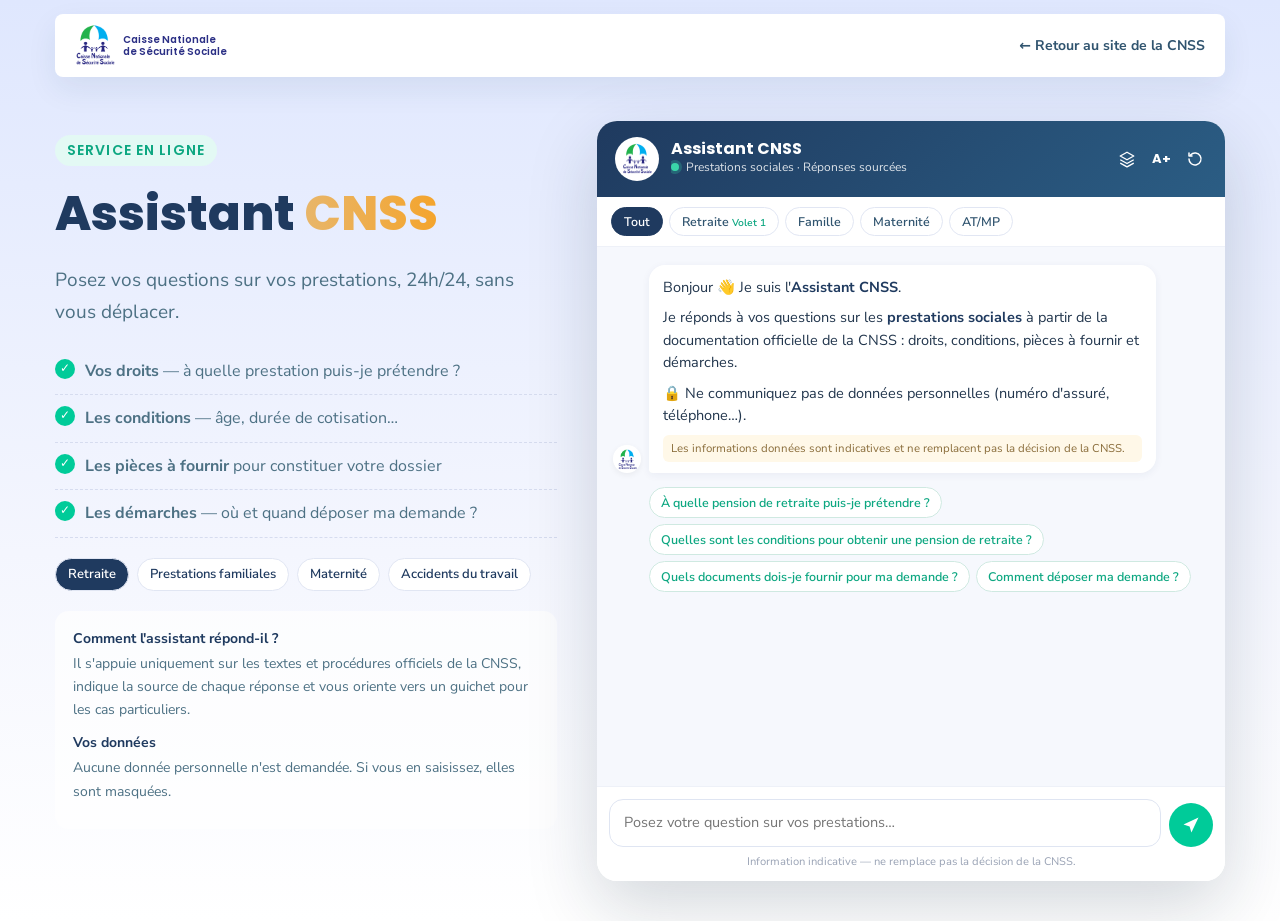
==== assistant.html @ b51db7bb "Ajoute le mode « Sous le capot », la page dédiée et la maquette mobile - Trace de la chaîne RAG (gar" ====
<!DOCTYPE html>
<html lang="fr">
<head>
  <meta charset="utf-8">
  <meta name="viewport" content="width=device-width, initial-scale=1, viewport-fit=cover">
  <meta name="robots" content="noindex, nofollow">
  <meta name="theme-color" content="#1f3a5f">
  <title>Assistant CNSS — Vos prestations en questions</title>
  <link rel="icon" href="assets/img/favicon.png">
  <link rel="preconnect" href="https://fonts.googleapis.com">
  <link rel="preconnect" href="https://fonts.gstatic.com" crossorigin>
  <link href="https://fonts.googleapis.com/css2?family=Nunito+Sans:wght@400;600;700&family=Poppins:wght@500;600;700;800&display=swap" rel="stylesheet">
  <link rel="stylesheet" href="assets/css/style.css">
  <link rel="stylesheet" href="assets/css/chatbot.css">
  <link rel="stylesheet" href="assets/css/assistant-page.css">
  <script>
    // ?app=1 : affichage dans l'application mobile (maquette mobile.html)
    if (/[?&]app=1/.test(location.search)) document.documentElement.classList.add('app');
  </script>
</head>
<body data-cb-mode="page" data-cb-channel="Page dédiée">
  <script>if (document.documentElement.classList.contains('app')) document.body.dataset.cbChannel = 'Application mobile';</script>

  <div class="app-bar" aria-hidden="true">
    <span class="app-back">‹</span>
    <img src="assets/img/logo-cnss.png" alt="">
    <span>CNSS Mobile</span>
    <span class="app-bell">🔔</span>
  </div>

  <header class="ap-header">
    <div class="container ap-header-inner">
      <a href="index.html" class="brand"><img src="assets/img/logo-cnss.png" alt="CNSS"><span class="brand-text">Caisse Nationale<br>de Sécurité Sociale</span></a>
      <a href="index.html" class="ap-back">← Retour au site de la CNSS</a>
    </div>
  </header>

  <main class="container ap-grid">
    <aside class="ap-intro">
      <p class="section-tag">Service en ligne</p>
      <h1>Assistant <span class="grad-b">CNSS</span></h1>
      <p class="lead">Posez vos questions sur vos prestations, 24h/24, sans vous déplacer.</p>
      <ul class="ap-list">
        <li><strong>Vos droits</strong> — à quelle prestation puis-je prétendre ?</li>
        <li><strong>Les conditions</strong> — âge, durée de cotisation…</li>
        <li><strong>Les pièces à fournir</strong> pour constituer votre dossier</li>
        <li><strong>Les démarches</strong> — où et quand déposer ma demande ?</li>
      </ul>
      <div class="ap-themes">
        <span class="t on">Retraite</span><span class="t">Prestations familiales</span><span class="t">Maternité</span><span class="t">Accidents du travail</span>
      </div>
      <div class="ap-note">
        <b>Comment l'assistant répond-il ?</b>
        <p>Il s'appuie uniquement sur les textes et procédures officiels de la CNSS, indique la source de chaque réponse et vous oriente vers un guichet pour les cas particuliers.</p>
        <b>Vos données</b>
        <p>Aucune donnée personnelle n'est demandée. Si vous en saisissez, elles sont masquées.</p>
      </div>
    </aside>
    <section class="ap-chat" id="cb-host" aria-label="Conversation avec l'assistant"></section>
  </main>

  <nav class="app-tabs" aria-hidden="true">
    <span>🏠<small>Accueil</small></span><span>📄<small>Démarches</small></span><span class="on">💬<small>Assistant</small></span><span>📍<small>Agences</small></span>
  </nav>

  <script src="assets/js/kb.js"></script>
  <script src="assets/js/chatbot.js"></script>
</body>
</html>
---- assets/css/style.css ----
/* Réplique visuelle de cnss.dj — maquette */
:root {
  --navy: #1f3a5f;
  --navy-2: #233d62;
  --ink: #30546f;
  --text: #4d7184;
  --muted: #737588;
  --teal: #00cb99;
  --teal-2: #0da781;
  --teal-soft: #e3f9f4;
  --lav: #dbe4fe;
  --lav-2: #f0f2fd;
  --orange: #f2994a;
  --gold: #e0b46b;
  --radius: 14px;
  --shadow: 0 20px 50px rgba(31, 58, 95, .12);
}
* { box-sizing: border-box; }
html { scroll-behavior: smooth; }
body {
  margin: 0;
  font-family: "Nunito Sans", system-ui, sans-serif;
  color: var(--text);
  background: #fff;
  line-height: 1.65;
  font-size: 16px;
  overflow-x: hidden;
}
img { max-width: 100%; display: block; }
a { color: inherit; text-decoration: none; }
h1, h2, h3, h4 { font-family: "Poppins", sans-serif; color: var(--navy); margin: 0 0 .5em; line-height: 1.15; }
.container { width: min(1170px, 100% - 32px); margin-inline: auto; }
.sr-only, .skip-link:not(:focus) { position: absolute; width: 1px; height: 1px; overflow: hidden; clip: rect(0 0 0 0); white-space: nowrap; }
.skip-link:focus { position: fixed; top: 8px; left: 8px; z-index: 999; background: #fff; padding: 8px 14px; border-radius: 8px; }
.center { text-align: center; }

.demo-ribbon {
  background: var(--navy); color: #fff; font-size: 13px; text-align: center; padding: 6px 16px;
}

/* Info bar */
.info-bar {
  background: #d7e0fd; color: var(--ink); font-size: 13px; display: flex; gap: 14px; align-items: center; justify-content: center;
  padding: 10px 16px; flex-wrap: wrap;
}
.info-tag) { color: #fff; text-shadow: 0 0 1px rgba(0,0,0,.05); }
.info-bar { color: #fff; background: #d7e0fd; }
.info-bar > span:nth-child(2) { color: #fff; }
.info-bar > span:not(.info-tag) { color: var(--ink); }
.info-tag { background: #fff; color: var(--navy); font-weight: 700; font-size: 11px; padding: 3px 9px; border-radius: 30px; }
.info-link { text-transform: uppercase; letter-spacing: .1em; font-weight: 700; color: #8d9be0; }

/* Header */
.site-header { background: linear-gradient(180deg, #d7e0fd 0%, #dfe7fe 100%); position: relative; z-index: 50; }
.top-links { display: flex; justify-content: space-between; align-items: center; padding: 8px 0 12px; }
.socials { display: flex; gap: 14px; }
.socials svg { width: 20px; height: 20px; fill: #9aa3b5; transition: fill .2s; }
.socials a:hover svg { fill: var(--navy); }
.secondary-nav { display: flex; gap: 34px; font-size: 14px; color: var(--ink); }
.secondary-nav a:hover { color: var(--teal-2); }

.main-nav {
  background: #fff; border-radius: 6px; box-shadow: 0 12px 30px rgba(31,58,95,.08);
  display: flex; align-items: center; gap: 24px; padding: 10px 12px 10px 26px; position: relative;
}
.main-nav.is-stuck { position: fixed; top: 10px; left: 50%; transform: translateX(-50%); width: min(1170px, 100% - 32px); }
.brand { display: flex; align-items: center; gap: 8px; }
.brand img { width: 40px; height: auto; }
.brand-text { font-family: "Poppins"; font-weight: 600; font-size: 10px; line-height: 1.15; color: #2b2f85; }
.menu { list-style: none; margin: 0 0 0 auto; padding: 0; display: flex; align-items: center; gap: 4px; }
.menu > li > a { display: block; padding: 14px 22px; font-size: 15px; color: var(--navy); font-weight: 600; }
.menu > li > a:hover { color: var(--teal-2); }
.has-sub { position: relative; }
.sub {
  position: absolute; top: 100%; left: 0; min-width: 260px; background: #fff; list-style: none; padding: 12px 0; margin: 0;
  border-radius: 10px; box-shadow: var(--shadow); opacity: 0; visibility: hidden; transform: translateY(8px); transition: .2s;
}
.sub a { display: block; padding: 8px 22px; font-size: 14px; color: var(--ink); }
.sub a:hover { color: var(--teal-2); background: var(--lav-2); }
.has-sub:hover > .sub, .has-sub:focus-within > .sub { opacity: 1; visibility: visible; transform: none; }
.mega-panel { display: grid; grid-template-columns: repeat(3, 230px); gap: 10px; padding: 20px; left: -200px; }
.mega-panel h4 { font-size: 14px; padding: 0 12px; margin-bottom: 6px; }
.mega-panel a { padding: 6px 12px; border-radius: 6px; }
.menu-cta { margin-left: 18px; }
.btn-ghost {
  display: inline-block; background: #eef1f8; color: var(--ink) !important; letter-spacing: .12em; text-transform: uppercase;
  font-size: 14px; padding: 12px 22px !important; border-radius: 4px;
}
.burger { display: none; margin-left: auto; background: none; border: 0; padding: 10px; cursor: pointer; }
.burger span { display: block; width: 24px; height: 2px; background: var(--navy); margin: 5px 0; transition: .25s; }

/* Hero */
.hero { background: linear-gradient(180deg, #dfe7fe 0%, #e9eefe 70%, #fff 100%); padding: 90px 0 70px; position: relative; }
.vertical-label {
  position: absolute; left: 40px; top: 50%; transform: translateY(-50%) rotate(-90deg); transform-origin: left center;
  font-size: 13px; letter-spacing: .02em; color: var(--navy); text-transform: uppercase; white-space: nowrap; translate: 0 150px;
}
.hero-grid { display: grid; grid-template-columns: 1.05fr 1fr; align-items: center; gap: 40px; }
.eyebrow { font-size: 14px; color: var(--muted); text-transform: uppercase; letter-spacing: .02em; display: flex; gap: 12px; align-items: center; flex-wrap: wrap; }
.pill { background: rgba(255,255,255,.65); border: 1px solid #e4e8f5; color: var(--muted); font-size: 11px; letter-spacing: .1em; padding: 4px 9px; border-radius: 30px; }
.hero h1 { font-size: clamp(36px, 4.6vw, 50px); font-weight: 800; letter-spacing: -.02em; margin: 18px 0 14px; }
.grad-a { background: linear-gradient(90deg, #a9b2e4, #c7bfe8); -webkit-background-clip: text; background-clip: text; color: transparent; }
.grad-b { background: linear-gradient(90deg, #e8b66a, #f4a42c); -webkit-background-clip: text; background-clip: text; color: transparent; }
.lead { font-size: 19px; color: var(--text); max-width: 520px; }
.hero-actions { display: flex; align-items: center; gap: 26px; margin: 26px 0; flex-wrap: wrap; }
.btn-soft {
  display: inline-flex; gap: 8px; align-items: center; background: var(--teal-soft); color: var(--teal-2); text-transform: uppercase;
  padding: 16px 36px; border-radius: 4px; font-size: 16px; font-weight: 600; transition: .2s;
}
.btn-soft:hover { background: var(--teal); color: #fff; }
.btn-link { background: none; border: 0; font: inherit; cursor: pointer; color: var(--ink); letter-spacing: .12em; text-transform: uppercase; font-size: 14px; font-weight: 600; }
.btn-link:hover { color: var(--teal-2); }
.hero-meta { font-size: 13px; color: #9aa3b5; display: flex; align-items: center; gap: 10px; }
.dots { display: inline-flex; gap: 8px; }
.dots i { width: 9px; height: 9px; display: block; }
.dots i:nth-child(1) { background: #7c5cff; clip-path: polygon(100% 0, 100% 100%, 0 100%); }
.dots i:nth-child(2) { background: #f2b33d; transform: rotate(45deg) scale(.85); }
.dots i:nth-child(3) { background: #8ef0cf; border-radius: 50%; }
.blob { border-radius: 58% 42% 52% 48% / 46% 56% 44% 54%; overflow: hidden; box-shadow: var(--shadow); aspect-ratio: 16/10; }
.blob img { width: 100%; height: 100%; object-fit: cover; }
.blob.small { aspect-ratio: 4/3; border-radius: 42% 58% 48% 52% / 55% 45% 55% 45%; }
.blob.alt { aspect-ratio: 4/3; border-radius: 50% 50% 46% 54% / 38% 40% 60% 62%; }

/* Protection */
.protection { background: linear-gradient(180deg, #fff 0%, #eef2fe 100%); padding: 70px 0 90px; }
.two-col { display: grid; grid-template-columns: 1fr 1fr; gap: 50px; align-items: center; }
.media-card { overflow: hidden; border-radius: 4px; box-shadow: var(--shadow); aspect-ratio: 16/10; }
.media-card img { width: 100%; height: 100%; object-fit: cover; }
.display { font-size: clamp(32px, 4vw, 46px); font-weight: 800; letter-spacing: -.02em; margin-top: 16px; }

/* Assistant band (nouveau) */
.assistant-band { padding: 80px 0; background: #fff; }
.assistant-grid { display: grid; grid-template-columns: 1.2fr 1fr; gap: 50px; align-items: center; background: linear-gradient(135deg, #1f3a5f, #2b5d84); color: #dfe8f5; padding: 50px; border-radius: 24px; position: relative; overflow: hidden; }
.assistant-grid::after { content: ""; position: absolute; right: -120px; top: -120px; width: 340px; height: 340px; background: radial-gradient(circle, rgba(0,203,153,.35), transparent 70%); }
.assistant-grid h2 { color: #fff; font-size: clamp(26px, 3vw, 36px); }
.assistant-grid .section-tag { color: var(--teal); background: rgba(0,203,153,.12); }
.checks { list-style: none; padding: 0; margin: 18px 0 26px; }
.checks li { padding-left: 30px; position: relative; margin: 8px 0; }
.checks li::before { content: "✓"; position: absolute; left: 0; width: 20px; height: 20px; background: var(--teal); color: #fff; border-radius: 50%; font-size: 12px; display: grid; place-items: center; top: 3px; }
.btn-primary { background: var(--teal); color: #fff; border: 0; padding: 15px 30px; border-radius: 40px; font: 700 15px "Nunito Sans"; cursor: pointer; box-shadow: 0 10px 25px rgba(0,203,153,.35); transition: .2s; }
.btn-primary:hover { transform: translateY(-2px); background: var(--teal-2); }
.sample-qs { display: flex; flex-direction: column; gap: 12px; position: relative; z-index: 1; }
.sample-title { color: #fff; font-weight: 700; margin: 0 0 4px; }
.sample-qs button { text-align: left; background: rgba(255,255,255,.08); border: 1px solid rgba(255,255,255,.18); color: #fff; padding: 14px 18px; border-radius: 14px; cursor: pointer; font: 600 15px "Nunito Sans"; transition: .2s; }
.sample-qs button:hover { background: rgba(255,255,255,.18); transform: translateX(4px); }

/* Section tags */
.section-tag { display: inline-block; font-family: "Poppins"; color: var(--teal-2); background: var(--teal-soft); text-transform: uppercase; letter-spacing: .08em; font-size: 14px; font-weight: 600; padding: 4px 12px; border-radius: 30px; margin-bottom: 20px; }
p.section-tag.center { display: table; margin-inline: auto; }

/* News */
.news { padding: 80px 0; background: linear-gradient(180deg, #fff, #e7edfe); }
.news-grid { display: grid; grid-template-columns: 2fr 1fr; grid-template-rows: 220px 220px; gap: 18px; margin-bottom: 28px; }
.news-card { position: relative; background: var(--bg) center/cover no-repeat, #8a8a8a; border-radius: 4px; overflow: hidden; display: flex; align-items: flex-end; min-height: 200px; }
.news-card.big { grid-row: span 2; background-size: contain; background-color: #8a8a8a; }
.news-card::before { content: ""; position: absolute; inset: 0; background: rgba(100,100,100,.55); transition: .3s; }
.news-card:hover::before { background: rgba(31,58,95,.6); }
.news-overlay { position: relative; padding: 28px 32px; color: #fff; }
.news-overlay h3 { color: #fff; font-size: 24px; font-weight: 600; margin: 8px 0; }
.news-card.big h3 { font-size: 28px; }
.chip { display: inline-block; background: rgba(0,0,0,.45); color: #fff; font-size: 11px; padding: 4px 8px; margin-right: 4px; }
.chip.light { background: #fff; color: #333; }
.by { font-size: 13px; opacity: .85; margin: 0; }
.btn-dark { display: inline-block; background: #1f1f24; color: #fff; text-transform: uppercase; letter-spacing: .05em; font-weight: 700; padding: 14px 30px; border-radius: 4px; }

/* Tabs */
.structures { padding: 80px 0; }
.tabs { display: flex; flex-wrap: wrap; gap: 8px; justify-content: center; margin-bottom: 40px; }
.tabs button { background: #fff; border: 1px solid #e6e9f4; padding: 10px 18px; border-radius: 40px; font: 600 14px "Poppins"; color: var(--navy); cursor: pointer; transition: .2s; }
.tabs button[aria-selected="true"] { background: var(--navy); color: #fff; border-color: var(--navy); }
.tabs.underline { gap: 0; border-bottom: 1px solid #e6e9f4; justify-content: space-between; }
.tabs.underline button { flex: 1; border: 0; border-radius: 0; background: none; padding: 14px; border-bottom: 3px solid transparent; }
.tabs.underline button[aria-selected="true"] { color: var(--navy); background: none; border-bottom-color: var(--orange); }
.tab-panel { display: none; animation: fade .35s ease; }
.tab-panel.active { display: block; }
@keyframes fade { from { opacity: 0; transform: translateY(8px); } to { opacity: 1; transform: none; } }
.tags { list-style: none; padding: 0; display: flex; flex-wrap: wrap; gap: 8px; margin: 18px 0 26px; }
.tags li { background: var(--lav-2); color: var(--navy); font-size: 13px; padding: 5px 12px; border-radius: 30px; }

/* AMU */
.amu { padding: 90px 0; background: linear-gradient(90deg, #fff 30%, #e3e9fe 100%); }
.section-title { font-size: clamp(30px, 3.4vw, 40px); font-weight: 700; }
.amu-grid { display: grid; grid-template-columns: 1fr 1fr; gap: 30px 34px; margin-top: 30px; }
.amu-grid h4 { font-size: 14px; margin: 14px 0 8px; }
.amu-grid p { font-size: 14px; line-height: 1.8; margin: 0; }
.num { width: 34px; height: 34px; border-radius: 50%; background: var(--lav-2); color: #4a55d4; display: grid; place-items: center; font-size: 13px; font-weight: 700; }

/* Prestations */
.prestations { padding: 80px 0 140px; position: relative; background: linear-gradient(180deg, #fff 0%, #e4eafe 100%); }
.links-box { display: flex; flex-direction: column; gap: 4px; }
.links-box h4 { font-size: 20px; margin-bottom: 14px; }
.links-box a { padding: 10px 0; border-bottom: 1px dashed #d6dcef; color: var(--ink); font-weight: 600; display: flex; justify-content: space-between; }
.links-box a::after { content: "›"; color: var(--teal-2); }
.links-box a:hover { color: var(--teal-2); }
.wave { position: absolute; bottom: -1px; left: 0; width: 100%; height: 100px; }

/* Footer */
.site-footer { padding: 40px 0 120px; background: #fff; }
.footer-grid { display: grid; grid-template-columns: 1fr 1fr 1fr 1fr; gap: 30px; }
.footer-brand { align-self: center; color: #8a9bb0; font-size: 15px; }
.site-footer h4 { font-size: 15px; text-transform: uppercase; color: var(--navy); margin-bottom: 18px; }
.site-footer p { margin: 0 0 8px; font-size: 13px; }
.f-label { font-family: "Poppins"; font-weight: 600; color: var(--navy); font-size: 14px !important; margin-top: 14px !important; }
.site-footer a { display: block; font-family: "Poppins"; font-weight: 600; color: var(--navy); font-size: 14px; margin-bottom: 14px; }
.site-footer a:hover { color: var(--teal-2); }

/* Responsive */
@media (max-width: 1100px) {
  .menu > li > a { padding: 14px 12px; font-size: 14px; }
  .vertical-label { display: none; }
}
@media (max-width: 960px) {
  .burger { display: block; }
  .menu { position: absolute; top: 100%; left: 0; right: 0; flex-direction: column; align-items: stretch; background: #fff; border-radius: 0 0 8px 8px; box-shadow: var(--shadow); padding: 10px; display: none; max-height: 70vh; overflow: auto; }
  .menu.open { display: flex; }
  .sub, .mega-panel { position: static; opacity: 1; visibility: visible; transform: none; box-shadow: none; display: none; grid-template-columns: 1fr; padding: 0 0 0 12px; }
  .has-sub.open > .sub { display: block; }
  .has-sub.open > .mega-panel { display: grid; }
  .menu-cta { margin: 10px 0 0; }
  .secondary-nav { gap: 16px; font-size: 13px; }
  .hero-grid, .two-col, .assistant-grid { grid-template-columns: 1fr; }
  .assistant-grid { padding: 32px 24px; }
  .news-grid { grid-template-columns: 1fr; grid-template-rows: auto; }
  .news-card.big { grid-row: auto; min-height: 280px; }
  .footer-grid { grid-template-columns: 1fr 1fr; }
}
@media (max-width: 560px) {
  .secondary-nav a:nth-child(-n+2) { display: none; }
  .amu-grid, .footer-grid { grid-template-columns: 1fr; }
  .tabs.underline { flex-wrap: wrap; }
  .tabs.underline button { flex: 1 1 50%; }
  .hero { padding-top: 50px; }
  .main-nav { padding-left: 14px; }
}
.channels { font-size: 14px; margin: 16px 0 0; color: #b9c9de; }
.channels a { color: #fff; text-decoration: underline; text-underline-offset: 3px; }
---- assets/css/chatbot.css ----
/* Widget Assistant CNSS — maquette */
.cb-launcher {
  position: fixed; right: 24px; bottom: 24px; z-index: 1000; width: 64px; height: 64px; border-radius: 50%; border: 0; cursor: pointer;
  background: linear-gradient(135deg, var(--teal), #0aa3d8); color: #fff; box-shadow: 0 12px 30px rgba(0,150,140,.45);
  display: grid; place-items: center; transition: transform .25s;
}
.cb-launcher:hover { transform: scale(1.06); }
.cb-launcher::before { content: ""; position: absolute; inset: 0; border-radius: 50%; border: 2px solid var(--teal); animation: cb-pulse 2.4s infinite; }
.cb-launcher.open::before { display: none; }
@keyframes cb-pulse { 0% { transform: scale(1); opacity: .8; } 100% { transform: scale(1.5); opacity: 0; } }
.cb-launcher svg { width: 30px; height: 30px; fill: currentColor; position: absolute; transition: .25s; }
.cb-launcher .ic-close { opacity: 0; transform: rotate(-90deg); }
.cb-launcher.open .ic-chat { opacity: 0; transform: rotate(90deg); }
.cb-launcher.open .ic-close { opacity: 1; transform: none; }
.cb-badge { position: absolute; top: 2px; right: 2px; background: #ff5a5f; color: #fff; font: 700 11px "Poppins"; width: 20px; height: 20px; border-radius: 50%; display: grid; place-items: center; border: 2px solid #fff; }
.cb-launcher.open .cb-badge, .cb-badge.seen { display: none; }

.cb-teaser {
  position: fixed; right: 100px; bottom: 34px; z-index: 999; background: #fff; border-radius: 16px 16px 4px 16px; padding: 14px 34px 14px 16px;
  box-shadow: 0 14px 40px rgba(31,58,95,.18); max-width: 260px; font-size: 14px; color: var(--ink); animation: cb-in .4s ease;
}
.cb-teaser p { margin: 0; }
.cb-teaser-close { position: absolute; top: 4px; right: 8px; border: 0; background: none; font-size: 20px; color: #9aa3b5; cursor: pointer; }

.cb-panel {
  --cb-fs: 14.5px;
  position: fixed; right: 24px; bottom: 100px; z-index: 1000; width: 400px; height: min(640px, calc(100vh - 130px));
  background: #fff; border-radius: 20px; box-shadow: 0 25px 70px rgba(18,38,63,.28); display: flex; flex-direction: column; overflow: hidden;
  animation: cb-in .3s ease; font-size: var(--cb-fs);
}
.cb-panel[hidden] { display: none; }
.cb-panel.expanded { width: min(760px, calc(100vw - 48px)); height: calc(100vh - 130px); }
.cb-panel.big-text { --cb-fs: 16.5px; }
@keyframes cb-in { from { opacity: 0; transform: translateY(16px) scale(.98); } to { opacity: 1; transform: none; } }

.cb-head { display: flex; align-items: center; gap: 12px; padding: 16px 14px 16px 18px; background: linear-gradient(135deg, #1f3a5f, #2b5d84); color: #fff; }
.cb-avatar { width: 44px; height: 44px; border-radius: 50%; background: #fff; display: grid; place-items: center; flex: none; }
.cb-avatar img { width: 30px; }
.cb-head-text { flex: 1; min-width: 0; }
.cb-head h2 { color: #fff; font-size: 16px; margin: 0; }
.cb-head p { margin: 0; font-size: 12px; opacity: .85; white-space: nowrap; overflow: hidden; text-overflow: ellipsis; }
.cb-online { display: inline-block; width: 8px; height: 8px; border-radius: 50%; background: #3ff2b6; margin-right: 4px; box-shadow: 0 0 0 3px rgba(63,242,182,.25); }
.cb-head-actions { display: flex; gap: 2px; }
.cb-icon { width: 32px; height: 32px; border-radius: 8px; border: 0; background: transparent; color: #fff; cursor: pointer; display: grid; place-items: center; font: 700 13px "Poppins"; }
.cb-icon:hover { background: rgba(255,255,255,.15); }
.cb-icon svg { width: 18px; height: 18px; }
.cb-icon sup { font-size: 9px; }

.cb-scopes { display: flex; gap: 6px; padding: 10px 14px; border-bottom: 1px solid #eef1f8; overflow-x: auto; scrollbar-width: none; }
.cb-scope { flex: none; border: 1px solid #e1e6f3; background: #fff; color: var(--ink); border-radius: 30px; padding: 5px 12px; font: 600 12.5px "Nunito Sans"; cursor: pointer; }
.cb-scope small { font-size: 10px; color: var(--teal-2); }
.cb-scope.active { background: var(--navy); color: #fff; border-color: var(--navy); }
.cb-scope.active small { color: #8ff0d0; }

.cb-body { position: relative; flex: 1; overflow-y: auto; padding: 18px 16px 8px; background: #f6f8fd; scroll-behavior: smooth; }
.cb-msg { display: flex; gap: 8px; margin-bottom: 14px; align-items: flex-end; animation: cb-in .25s ease; }
.cb-msg.user { justify-content: flex-end; }
.cb-msg .mini { width: 28px; height: 28px; border-radius: 50%; background: #fff; display: grid; place-items: center; flex: none; box-shadow: 0 2px 6px rgba(0,0,0,.06); }
.cb-msg .mini img { width: 19px; }
.cb-bubble { max-width: 85%; padding: 11px 14px; border-radius: 16px; line-height: 1.55; color: #22364d; background: #fff; box-shadow: 0 2px 8px rgba(31,58,95,.06); border-bottom-left-radius: 4px; overflow-wrap: anywhere; }
.cb-msg.user .cb-bubble { background: var(--navy); color: #fff; border-bottom-left-radius: 16px; border-bottom-right-radius: 4px; }
.cb-bubble p { margin: 0 0 8px; }
.cb-bubble p:last-child { margin-bottom: 0; }
.cb-bubble ul, .cb-bubble ol { margin: 4px 0 8px; padding-left: 20px; }
.cb-bubble li { margin: 3px 0; }
.cb-bubble strong { color: var(--navy); }
.cb-msg.user .cb-bubble strong { color: #fff; }
.cb-bubble table { border-collapse: collapse; margin: 6px 0 10px; font-size: .92em; width: 100%; }
.cb-bubble th, .cb-bubble td { border: 1px solid #e3e8f3; padding: 4px 8px; text-align: left; }
.cb-bubble th { background: #f0f3fb; color: var(--navy); }
.cb-masked { background: #ffe9c7; color: #8a5300; border-radius: 4px; padding: 0 4px; font-size: .9em; }

.cb-sources { margin-top: 10px; border-top: 1px dashed #dfe5f2; padding-top: 8px; }
.cb-sources summary { cursor: pointer; font-size: .85em; font-weight: 700; color: var(--teal-2); list-style: none; display: flex; align-items: center; gap: 6px; }
.cb-sources summary::-webkit-details-marker { display: none; }
.cb-sources summary::before { content: "📄"; }
.cb-src { background: #f6f8fd; border-left: 3px solid var(--teal); border-radius: 6px; padding: 7px 10px; margin-top: 7px; font-size: .82em; color: #4d6177; }
.cb-src b { color: var(--navy); display: block; }
.cb-src .meta { display: flex; flex-wrap: wrap; gap: 4px 10px; margin-top: 3px; }
.cb-src .ok { color: #0a8f6c; font-weight: 700; }
.cb-src .score { margin-left: auto; color: #8a9bb0; }

.cb-disclaimer { margin-top: 8px; font-size: .78em; color: #8a6d3b; background: #fff8e8; border-radius: 6px; padding: 5px 8px; }
.cb-volet { display: inline-block; font-size: .72em; font-weight: 700; letter-spacing: .04em; padding: 2px 7px; border-radius: 20px; margin-bottom: 6px; background: #e3f9f4; color: #0a8f6c; }
.cb-volet.v2 { background: #eef0ff; color: #4a55d4; }

.cb-feedback { display: flex; gap: 6px; align-items: center; margin-top: 8px; font-size: .78em; color: #8a9bb0; }
.cb-feedback button { border: 1px solid #e1e6f3; background: #fff; border-radius: 20px; padding: 2px 9px; cursor: pointer; font-size: 13px; }
.cb-feedback button:hover { background: #f0f3fb; }
.cb-feedback button.sel { background: var(--teal-soft); border-color: var(--teal); }

.cb-chips { display: flex; flex-wrap: wrap; gap: 6px; margin: 2px 0 14px 36px; animation: cb-in .3s ease; }
.cb-chip { border: 1px solid #cfe9e1; background: #fff; color: var(--teal-2); font: 600 .86em "Nunito Sans"; padding: 6px 11px; border-radius: 20px; cursor: pointer; text-align: left; }
.cb-chip:hover { background: var(--teal-soft); }

.cb-typing { display: inline-flex; gap: 4px; padding: 4px 2px; }
.cb-typing i { width: 7px; height: 7px; border-radius: 50%; background: #9fb0c6; animation: cb-dot 1.2s infinite; }
.cb-typing i:nth-child(2) { animation-delay: .15s; }
.cb-typing i:nth-child(3) { animation-delay: .3s; }
@keyframes cb-dot { 0%, 60%, 100% { transform: none; opacity: .5; } 30% { transform: translateY(-5px); opacity: 1; } }
.cb-steps { font-size: .78em; color: #8a9bb0; margin-top: 4px; }
.cb-steps span { display: block; }
.cb-steps span.done::before { content: "✓ "; color: var(--teal-2); }

.cb-pii-warn { background: #fff4de; color: #8a5300; font-size: 12.5px; padding: 7px 14px; border-top: 1px solid #fde5b5; }
.cb-form { display: flex; gap: 8px; align-items: flex-end; padding: 12px 12px 6px; border-top: 1px solid #eef1f8; background: #fff; }
.cb-form textarea { flex: 1; resize: none; border: 1px solid #dfe5f2; border-radius: 14px; padding: 11px 14px; font: inherit; color: #22364d; max-height: 120px; outline: none; transition: border .2s; }
.cb-form textarea:focus { border-color: var(--teal); box-shadow: 0 0 0 3px rgba(0,203,153,.15); }
.cb-send { width: 44px; height: 44px; border-radius: 50%; border: 0; background: var(--teal); color: #fff; cursor: pointer; display: grid; place-items: center; flex: none; }
.cb-send:disabled { background: #b9c6d6; cursor: default; }
.cb-send svg { width: 20px; height: 20px; }
.cb-foot { margin: 0; text-align: center; font-size: 11px; color: #9aa3b5; padding: 0 12px 10px; background: #fff; }

.cb-launcher:focus-visible, .cb-icon:focus-visible, .cb-chip:focus-visible, .cb-scope:focus-visible, .cb-send:focus-visible { outline: 3px solid #ffbf47; outline-offset: 2px; }

@media (max-width: 560px) {
  .cb-panel, .cb-panel.expanded { right: 0; bottom: 0; width: 100%; height: 100%; max-height: none; border-radius: 0; }
  .cb-launcher { right: 16px; bottom: 16px; }
  .cb-launcher.open { display: none; }
  .cb-teaser { right: 16px; bottom: 92px; }
  #cb-expand { display: none; }
}
@media (prefers-reduced-motion: reduce) {
  * { animation: none !important; transition: none !important; }
}

/* Fenêtre intégrée (page dédiée, application mobile) */
.cb-panel.inline { position: relative; right: auto; bottom: auto; width: 100%; height: 100%; z-index: 1; animation: none; }

/* Mode présentateur « Sous le capot » */
.cb-icon.on { background: #3ff2b6; color: var(--navy); }
.cb-panel.debug .cb-head { background: linear-gradient(135deg, #12263f, #1f3a5f); }
.cb-trace { margin: -2px -4px 10px; background: #0f1f33; color: #c9d6e6; border-radius: 10px; padding: 8px 10px; font-size: .78em; line-height: 1.45; }
.cb-trace summary { cursor: pointer; color: #fff; font-weight: 700; list-style: none; }
.cb-trace summary::-webkit-details-marker { display: none; }
.cb-trace summary::before { content: "⚙ "; color: #3ff2b6; }
.cb-trace .ok { color: #3ff2b6; font-weight: 600; margin-left: 6px; }
.cb-trace .warn { color: #ffc46b; }
.cb-trace code { background: rgba(255,255,255,.1); padding: 0 4px; border-radius: 3px; color: #fff; }
.cb-step { display: flex; gap: 8px; padding: 6px 0; border-top: 1px solid rgba(255,255,255,.08); }
.cb-step .n { color: #3ff2b6; font-weight: 700; flex: none; width: 16px; }
.cb-step b { color: #fff; }
.cb-step .ms { float: right; color: #8fa6c2; font-variant-numeric: tabular-nums; }
.cb-trace strong { color: #fff; }
.cb-passages { margin-top: 5px; display: grid; gap: 4px; }
.cb-pass { background: rgba(255,255,255,.06); border-radius: 6px; padding: 5px 7px 5px 52px; position: relative; }
.cb-pass .sc { position: absolute; left: 7px; top: 6px; background: #3ff2b6; color: #0f1f33; font-weight: 700; border-radius: 4px; padding: 0 4px; font-size: .9em; }
.cb-pass i { color: #8fa6c2; }
.cb-pass.ex { opacity: .75; text-decoration: none; border: 1px dashed #ffc46b; }
.cb-pass.ex .sc { background: #ffc46b; }
---- assets/css/assistant-page.css ----
/* Page dédiée de l'assistant + mode application mobile */
body { background: linear-gradient(180deg, #dfe7fe 0%, #f4f6fe 60%, #fff 100%); min-height: 100vh; }
.ap-header { padding: 14px 0; }
.ap-header-inner { display: flex; justify-content: space-between; align-items: center; background: #fff; border-radius: 8px; padding: 10px 20px; box-shadow: 0 12px 30px rgba(31,58,95,.08); }
.ap-back { font-weight: 700; color: var(--ink); font-size: 14px; }
.ap-back:hover { color: var(--teal-2); }
.ap-grid { display: grid; grid-template-columns: 1fr 1.25fr; gap: 40px; padding: 30px 0 40px; align-items: start; }
.ap-intro h1 { font-size: clamp(34px, 4vw, 48px); font-weight: 800; }
.ap-list { list-style: none; padding: 0; margin: 20px 0; }
.ap-list li { padding: 10px 0 10px 30px; position: relative; border-bottom: 1px dashed #d6dcef; }
.ap-list li::before { content: "✓"; position: absolute; left: 0; top: 11px; width: 20px; height: 20px; border-radius: 50%; background: var(--teal); color: #fff; font-size: 12px; display: grid; place-items: center; }
.ap-themes { display: flex; flex-wrap: wrap; gap: 8px; margin-bottom: 20px; }
.ap-themes .t { background: #fff; border: 1px solid #e1e6f3; padding: 5px 12px; border-radius: 30px; font-size: 13px; font-weight: 600; color: var(--navy); }
.ap-themes .t.on { background: var(--navy); color: #fff; }
.ap-note { background: rgba(255,255,255,.7); border-radius: 14px; padding: 16px 18px; font-size: 14px; }
.ap-note b { color: var(--navy); }
.ap-note p { margin: 2px 0 10px; }
.ap-chat { height: calc(100vh - 140px); min-height: 560px; position: sticky; top: 16px; }
.ap-chat .cb-panel { box-shadow: 0 25px 70px rgba(18,38,63,.18); }
.app-bar, .app-tabs { display: none; }

@media (max-width: 900px) {
  .ap-grid { grid-template-columns: 1fr; }
  .ap-intro { display: none; }
  .ap-chat { height: calc(100vh - 110px); min-height: 0; position: static; }
}

/* Affichage dans l'application mobile */
html.app body { background: #fff; display: flex; flex-direction: column; height: 100vh; overflow: hidden; }
html.app .ap-header, html.app .ap-intro, html.app .demo-ribbon { display: none; }
html.app .ap-grid { display: block; padding: 0; width: 100%; flex: 1; min-height: 0; }
html.app .ap-chat { height: 100%; min-height: 0; position: static; }
html.app .cb-panel { border-radius: 0; box-shadow: none; }
html.app .cb-head { padding-top: 10px; padding-bottom: 10px; }
html.app .app-bar { display: flex; align-items: center; gap: 10px; padding: 12px 16px; background: #fff; border-bottom: 1px solid #eef1f8; font: 700 16px "Poppins"; color: var(--navy); }
html.app .app-bar img { width: 26px; }
html.app .app-bar .app-back { font-size: 26px; line-height: 1; color: var(--ink); }
html.app .app-bar .app-bell { margin-left: auto; font-size: 16px; }
html.app .app-tabs { display: flex; justify-content: space-around; border-top: 1px solid #eef1f8; padding: 6px 0 10px; background: #fff; font-size: 18px; }
html.app .app-tabs span { display: flex; flex-direction: column; align-items: center; opacity: .55; }
html.app .app-tabs span.on { opacity: 1; }
html.app .app-tabs small { font: 600 10px "Nunito Sans"; color: var(--navy); }
html.app .app-tabs span.on small { color: var(--teal-2); }
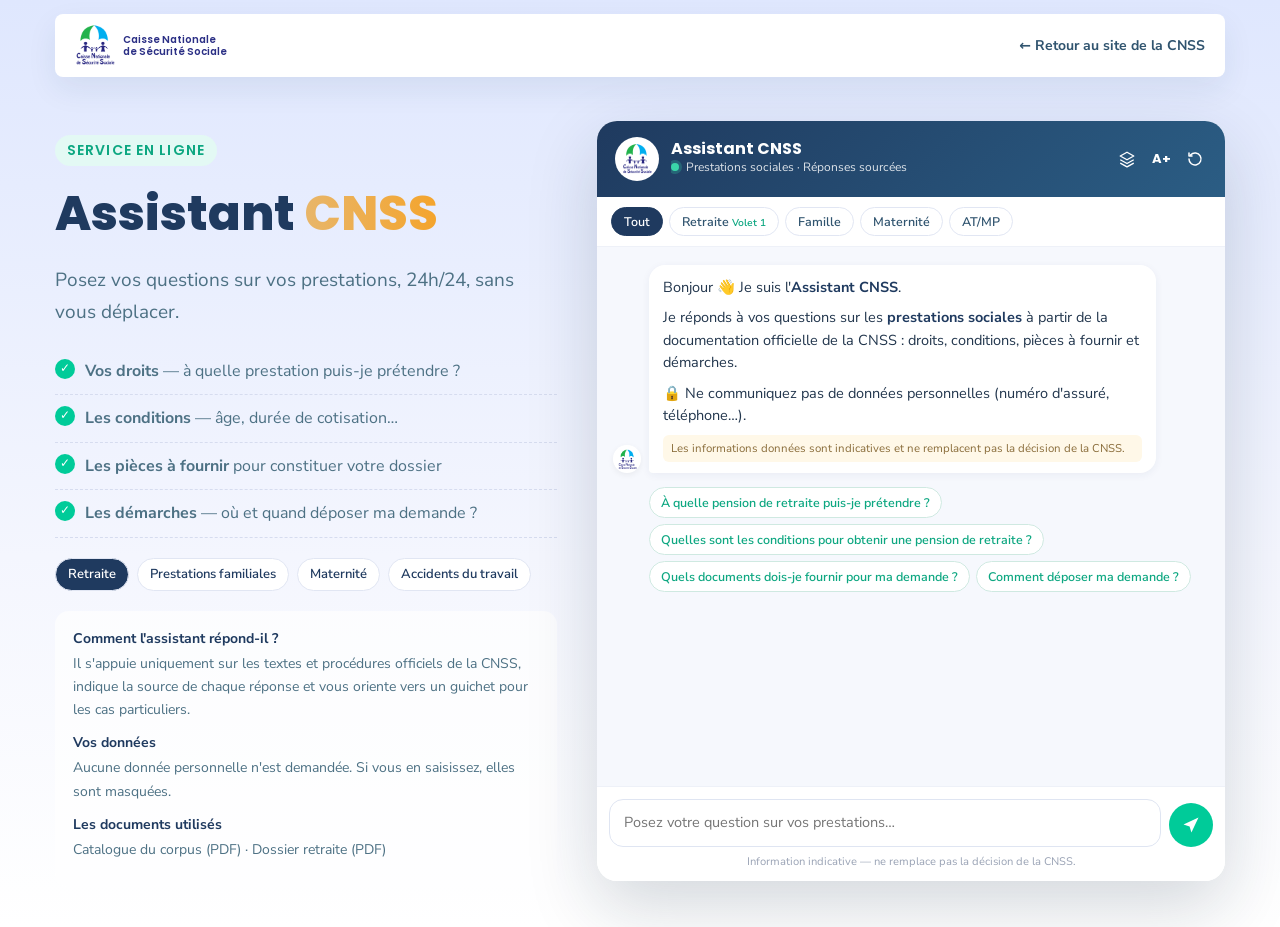
==== commit 6b38393b: "Corpus documentaire réel et recherche dans le corpus pour les questions libres - Collecte des 204 pa" ====
--- a/assistant.html
+++ b/assistant.html
@@ -54,6 +54,8 @@
         <p>Il s'appuie uniquement sur les textes et procédures officiels de la CNSS, indique la source de chaque réponse et vous oriente vers un guichet pour les cas particuliers.</p>
         <b>Vos données</b>
         <p>Aucune donnée personnelle n'est demandée. Si vous en saisissez, elles sont masquées.</p>
+        <b>Les documents utilisés</b>
+        <p><a href="corpus/pdf/00-catalogue.pdf" target="_blank" rel="noopener">Catalogue du corpus (PDF)</a> · <a href="corpus/pdf/01-retraite.pdf" target="_blank" rel="noopener">Dossier retraite (PDF)</a></p>
       </div>
     </aside>
     <section class="ap-chat" id="cb-host" aria-label="Conversation avec l'assistant"></section>
@@ -64,6 +66,8 @@
   </nav>
 
   <script src="assets/js/kb.js"></script>
+  <script src="corpus/corpus.js"></script>
+  <script src="assets/js/rag.js"></script>
   <script src="assets/js/chatbot.js"></script>
 </body>
 </html>
--- a/assets/css/chatbot.css
+++ b/assets/css/chatbot.css
@@ -148,3 +148,8 @@
 .cb-pass i { color: #8fa6c2; }
 .cb-pass.ex { opacity: .75; text-decoration: none; border: 1px dashed #ffc46b; }
 .cb-pass.ex .sc { background: #ffc46b; }
+
+.cb-volet.corpus { background: #fff3e0; color: #a35a00; }
+.cb-note { font-size: .78em; color: #6b7a90; background: #f2f5fb; border-radius: 6px; padding: 5px 8px; margin: 8px 0 0; }
+.cb-src a { margin-right: 8px; }
+.cb-scope[aria-pressed="true"] { box-shadow: 0 0 0 2px rgba(31,58,95,.15); }
